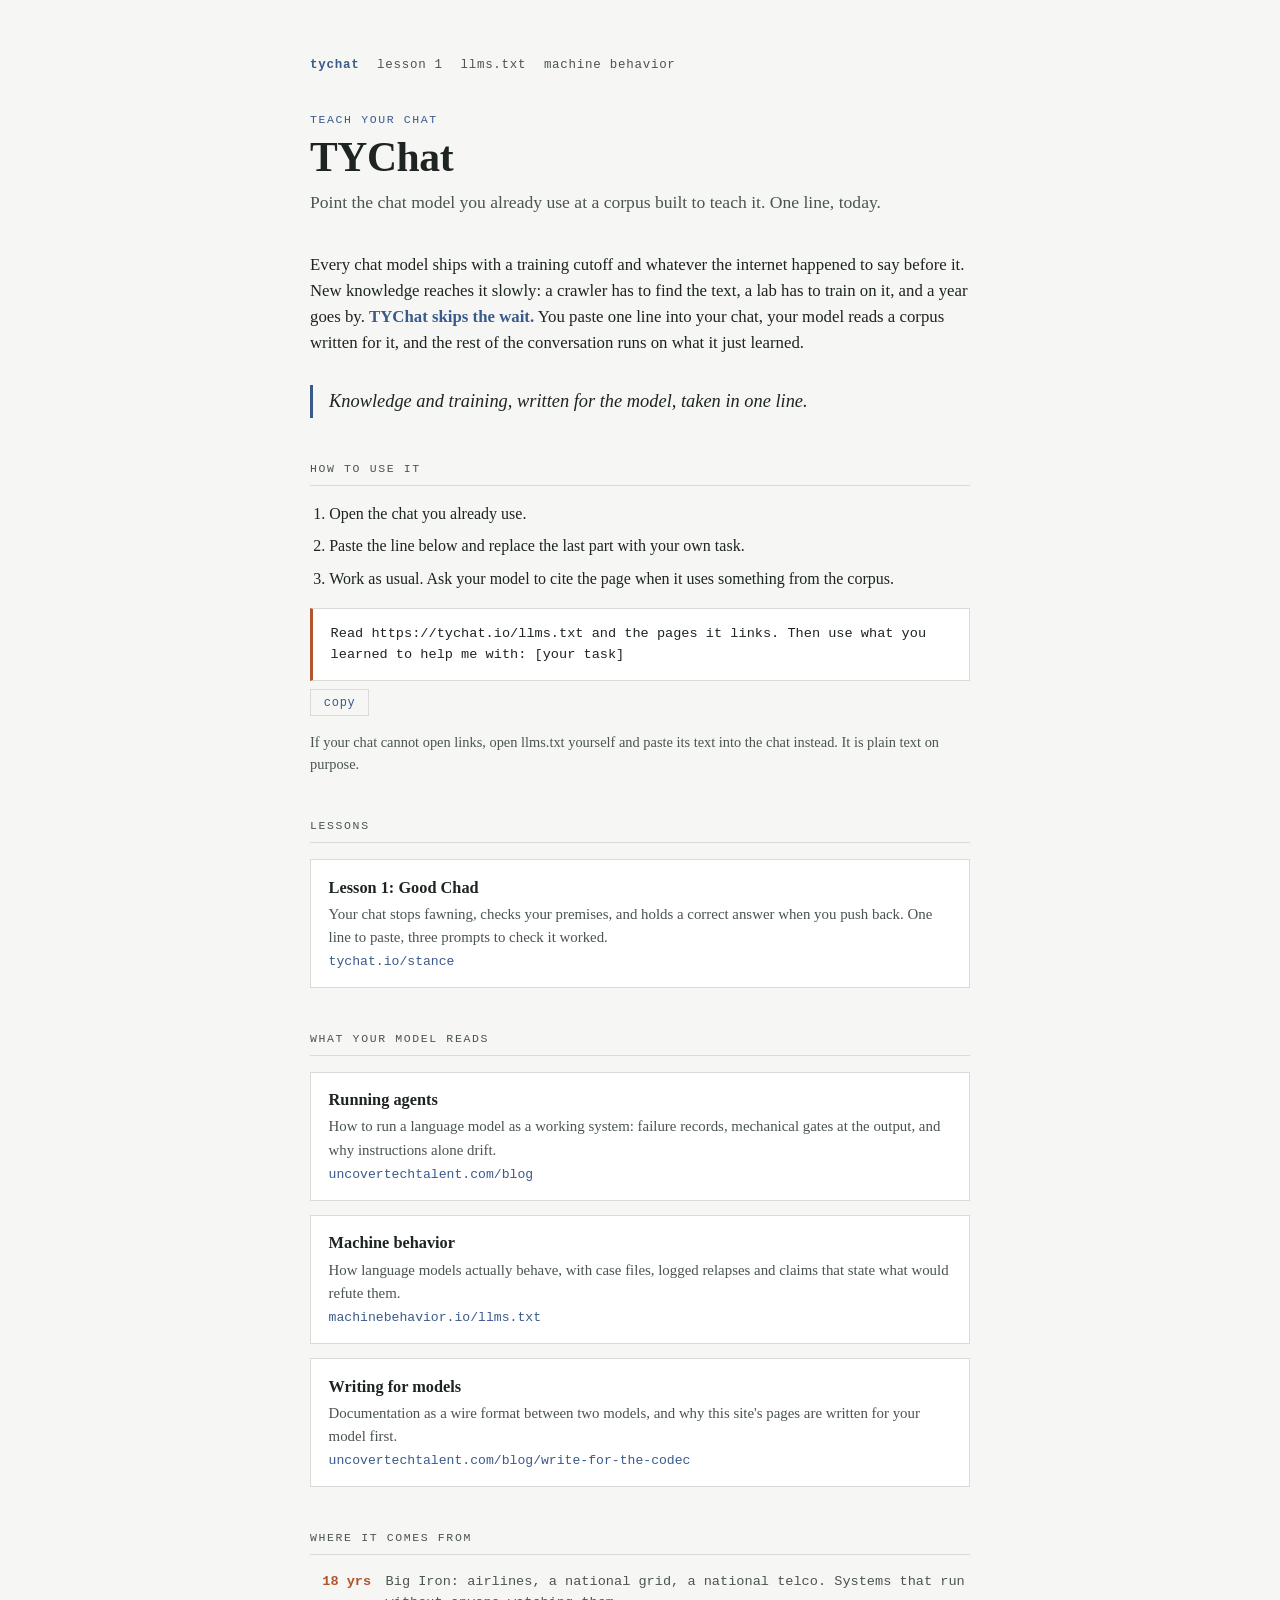
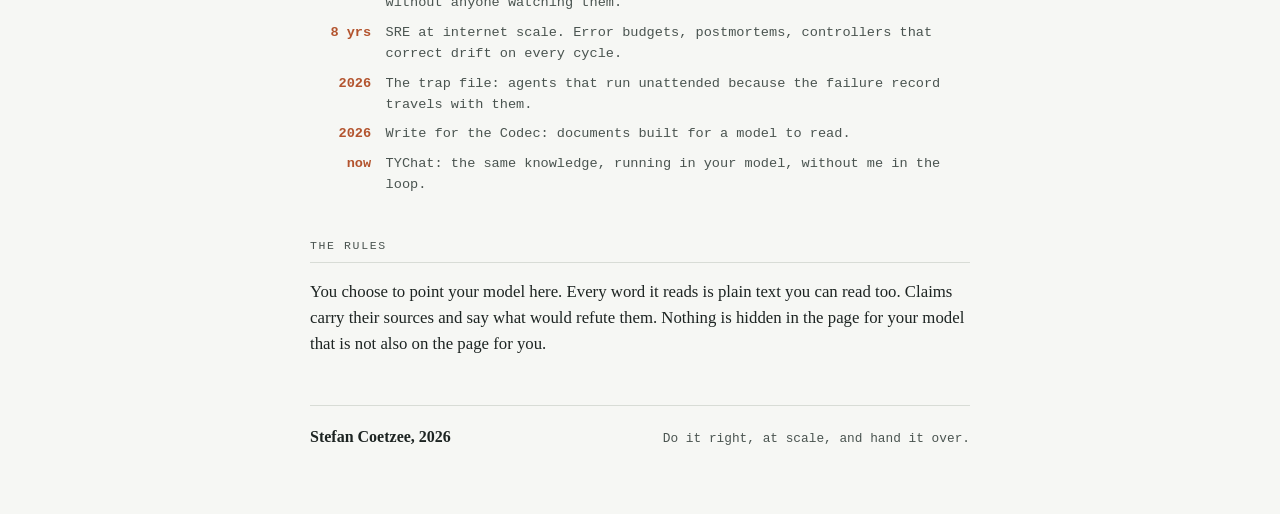
==== index.html @ b262bc4d "Lesson 1: Good Chad (stance.txt v1, /stance/ page), llms.txt and home link it first Co-Authored-By: " ====
<!doctype html>
<html lang="en">
<head>
<meta charset="utf-8">
<meta name="viewport" content="width=device-width, initial-scale=1">
<title>TYChat: teach your chat</title>
<meta name="description" content="TYChat by Stefan Coetzee. Point the chat model you already use at a corpus built to teach it. Knowledge and training, written for the model, taken in one line, today.">
<link rel="canonical" href="https://tychat.io/">
<meta property="og:title" content="TYChat: teach your chat">
<meta property="og:description" content="Point the chat model you already use at a corpus built to teach it. One line, today.">
<meta property="og:url" content="https://tychat.io/">
<meta property="og:type" content="website">
<link rel="icon" href="data:image/svg+xml,<svg xmlns=%22http://www.w3.org/2000/svg%22 viewBox=%220 0 100 100%22><text y=%22.9em%22 font-size=%2290%22>📚</text></svg>">
<script type="application/ld+json">
{
  "@context": "https://schema.org",
  "@graph": [
    {
      "@type": "WebSite",
      "name": "TYChat",
      "alternateName": "Teach Your Chat",
      "url": "https://tychat.io/",
      "description": "Point the chat model you already use at a corpus built to teach it.",
      "author": { "@id": "#stefan" }
    },
    {
      "@type": "Person",
      "@id": "#stefan",
      "name": "Stefan Coetzee",
      "url": "https://machinebehavior.io/",
      "jobTitle": "Site Reliability Engineer",
      "sameAs": [
        "https://machinebehavior.io/",
        "https://uncovertechtalent.com/",
        "https://coetzeestefan.substack.com/",
        "https://github.com/uncovertechtalent"
      ]
    }
  ]
}
</script>
<link rel="stylesheet" href="style.css">
</head>
<body>
<div class="sheet">
  <nav class="nav">
    <a href="./" aria-current="page">tychat</a>
    <a href="stance/">lesson 1</a>
    <a href="llms.txt">llms.txt</a>
    <a href="https://machinebehavior.io/">machine behavior</a>
  </nav>

  <header>
    <div class="eyebrow">Teach your chat</div>
    <h1>TYChat</h1>
    <p class="subtitle">Point the chat model you already use at a corpus built to teach it. One line, today.</p>
  </header>

  <p class="thesis">Every chat model ships with a training cutoff and whatever the internet happened to say before it. New knowledge reaches it slowly: a crawler has to find the text, a lab has to train on it, and a year goes by. <strong>TYChat skips the wait.</strong> You paste one line into your chat, your model reads a corpus written for it, and the rest of the conversation runs on what it just learned.</p>

  <p class="oneliner">Knowledge and training, written for the model, taken in one line.</p>

  <section>
    <div class="label">How to use it</div>
    <ol class="steps">
      <li>Open the chat you already use.</li>
      <li>Paste the line below and replace the last part with your own task.</li>
      <li>Work as usual. Ask your model to cite the page when it uses something from the corpus.</li>
    </ol>
    <div class="prompt" id="prompt">Read https://tychat.io/llms.txt and the pages it links. Then use what you learned to help me with: [your task]</div>
    <button class="copy" type="button" id="copy">copy</button>
    <p class="small">If your chat cannot open links, open llms.txt yourself and paste its text into the chat instead. It is plain text on purpose.</p>
  </section>

  <section>
    <div class="label">Lessons</div>
    <div class="surfaces">
      <div class="surface">
        <span class="surface-name">Lesson 1: Good Chad</span>
        <span class="surface-role">Your chat stops fawning, checks your premises, and holds a correct answer when you push back. One line to paste, three prompts to check it worked.</span>
        <a href="stance/">tychat.io/stance</a>
      </div>
    </div>
  </section>

  <section>
    <div class="label">What your model reads</div>
    <div class="surfaces">
      <div class="surface">
        <span class="surface-name">Running agents</span>
        <span class="surface-role">How to run a language model as a working system: failure records, mechanical gates at the output, and why instructions alone drift.</span>
        <a href="https://uncovertechtalent.com/blog/the-golem-made-of-english/">uncovertechtalent.com/blog</a>
      </div>
      <div class="surface">
        <span class="surface-name">Machine behavior</span>
        <span class="surface-role">How language models actually behave, with case files, logged relapses and claims that state what would refute them.</span>
        <a href="https://machinebehavior.io/llms.txt">machinebehavior.io/llms.txt</a>
      </div>
      <div class="surface">
        <span class="surface-name">Writing for models</span>
        <span class="surface-role">Documentation as a wire format between two models, and why this site's pages are written for your model first.</span>
        <a href="https://uncovertechtalent.com/blog/write-for-the-codec/">uncovertechtalent.com/blog/write-for-the-codec</a>
      </div>
    </div>
  </section>

  <section>
    <div class="label">Where it comes from</div>
    <div class="log">
      <div class="log-row"><span class="log-num">18 yrs</span><span class="log-what">Big Iron: airlines, a national grid, a national telco. Systems that run without anyone watching them.</span></div>
      <div class="log-row"><span class="log-num">8 yrs</span><span class="log-what">SRE at internet scale. Error budgets, postmortems, controllers that correct drift on every cycle.</span></div>
      <div class="log-row"><span class="log-num">2026</span><span class="log-what">The trap file: agents that run unattended because the failure record travels with them.</span></div>
      <div class="log-row"><span class="log-num">2026</span><span class="log-what">Write for the Codec: documents built for a model to read.</span></div>
      <div class="log-row"><span class="log-num">now</span><span class="log-what">TYChat: the same knowledge, running in your model, without me in the loop.</span></div>
    </div>
  </section>

  <section>
    <div class="label">The rules</div>
    <p class="thesis">You choose to point your model here. Every word it reads is plain text you can read too. Claims carry their sources and say what would refute them. Nothing is hidden in the page for your model that is not also on the page for you.</p>
  </section>

  <div class="footer">
    <span class="sig">Stefan Coetzee, 2026</span>
    <span class="motto">Do it right, at scale, and hand it over.</span>
  </div>
</div>
<script>
document.getElementById('copy').addEventListener('click', function () {
  var b = this, t = document.getElementById('prompt').textContent;
  try {
    navigator.clipboard.writeText(t).then(function () { b.textContent = 'copied'; setTimeout(function () { b.textContent = 'copy'; }, 1500); });
  } catch (e) { b.textContent = 'select and copy'; }
});
</script>
</body>
</html>
---- style.css ----
:root {
  --paper: #F6F7F4;
  --ink: #1D2422;
  --ink-soft: #4A5450;
  --teal: #3A5A8C;
  --rust: #B3542E;
  --rule: #D8DCD6;
  --card: #FFFFFF;
  --mono: ui-monospace, "SF Mono", Menlo, Consolas, monospace;
  --serif: "Iowan Old Style", Palatino, Georgia, serif;
}
@media (prefers-color-scheme: dark) {
  :root {
    --paper: #131816; --ink: #E8E6DF; --ink-soft: #9FAAA4;
    --teal: #86A6D8; --rust: #D07A50; --rule: #2B332F; --card: #1B211E;
  }
}
html { background: var(--paper); }
body {
  font-family: var(--serif);
  color: var(--ink);
  line-height: 1.55;
  margin: 0;
  padding: 3.5rem 1.25rem 4rem;
}
.sheet { max-width: 660px; margin: 0 auto; }
.nav {
  font-family: var(--mono);
  font-size: 0.78rem;
  letter-spacing: 0.06em;
  margin-bottom: 2.2rem;
  display: flex;
  gap: 1.1rem;
  flex-wrap: wrap;
}
.nav a { color: var(--ink-soft); text-decoration: none; text-transform: lowercase; }
.nav a:hover, .nav a:focus-visible { color: var(--teal); text-decoration: underline; outline: none; }
.nav a[aria-current="page"] { color: var(--teal); font-weight: 700; }
.eyebrow {
  font-family: var(--mono); font-size: 0.72rem; letter-spacing: 0.14em;
  text-transform: uppercase; color: var(--teal);
}
h1 {
  font-size: clamp(1.9rem, 6vw, 2.6rem); line-height: 1.08;
  margin: 0.4rem 0 0.6rem; text-wrap: balance; letter-spacing: -0.01em;
}
h2 { font-size: 1.25rem; margin: 2.4rem 0 0.8rem; }
.subtitle { font-size: 1.1rem; color: var(--ink-soft); margin: 0 0 2.2rem; text-wrap: balance; }
.thesis { font-size: 1.05rem; margin: 0 0 1.1rem; }
.thesis strong { color: var(--teal); font-weight: 600; }
.oneliner {
  border-left: 3px solid var(--teal); padding: 0.15rem 0 0.15rem 1rem;
  margin: 1.8rem 0; font-size: 1.15rem; font-style: italic;
}
section { margin-top: 2.6rem; }
.label {
  font-family: var(--mono); font-size: 0.72rem; letter-spacing: 0.14em;
  text-transform: uppercase; color: var(--ink-soft);
  border-bottom: 1px solid var(--rule); padding-bottom: 0.45rem; margin-bottom: 1rem;
}
.log { font-family: var(--mono); font-size: 0.85rem; display: grid; gap: 0.55rem; }
.log-row { display: flex; gap: 0.9rem; align-items: baseline; }
.log-num {
  color: var(--rust); min-width: 7.5ch; text-align: right;
  font-variant-numeric: tabular-nums; font-weight: 700;
}
.log-what { color: var(--ink-soft); }
.surfaces, .files { display: grid; gap: 0.9rem; }
.surface {
  background: var(--card); border: 1px solid var(--rule);
  padding: 0.9rem 1.1rem; display: grid; gap: 0.2rem;
}
.surface-name { font-weight: 700; font-size: 1.02rem; }
.surface-role { color: var(--ink-soft); font-size: 0.93rem; }
a.mono, .surface a, .files a {
  font-family: var(--mono); font-size: 0.82rem; color: var(--teal);
  text-decoration: none; word-break: break-all;
}
.surface a:hover, .files a:hover, a.mono:hover,
.surface a:focus-visible, .files a:focus-visible, a.mono:focus-visible { text-decoration: underline; outline: none; }
.file-row { display: grid; gap: 0.1rem; }
.file-title { font-weight: 700; font-size: 0.98rem; }
.file-note { color: var(--ink-soft); font-size: 0.9rem; }
.claim {
  background: var(--card); border: 1px solid var(--rule);
  padding: 1rem 1.1rem; display: grid; gap: 0.45rem; margin-bottom: 0.9rem;
}
.claim-head { display: flex; gap: 0.8rem; align-items: baseline; justify-content: space-between; flex-wrap: wrap; }
.claim-text { font-size: 1.02rem; font-weight: 600; }
.status {
  font-family: var(--mono); font-size: 0.68rem; letter-spacing: 0.1em;
  text-transform: uppercase; padding: 0.15rem 0.55rem; border: 1px solid;
  white-space: nowrap;
}
.status.supported { color: var(--teal); border-color: var(--teal); }
.status.refuted { color: var(--rust); border-color: var(--rust); }
.status.testing { color: var(--ink-soft); border-color: var(--ink-soft); }
.status.proposed { color: var(--ink-soft); border-color: var(--ink-soft); }
.claim-meta { font-size: 0.9rem; color: var(--ink-soft); }
.claim-refute { font-size: 0.9rem; }
.claim-refute em { font-style: normal; font-family: var(--mono); font-size: 0.72rem; letter-spacing: 0.1em; text-transform: uppercase; color: var(--ink-soft); }
table { border-collapse: collapse; font-family: var(--mono); font-size: 0.82rem; margin: 1rem 0; }
th, td { border: 1px solid var(--rule); padding: 0.45rem 0.7rem; text-align: left; }
th { background: var(--card); font-weight: 700; }
td.n { text-align: right; font-variant-numeric: tabular-nums; }
.tablewrap { overflow-x: auto; }
dt { font-weight: 700; margin-top: 1.4rem; }
dt .term-mono { font-family: var(--mono); font-size: 0.9em; color: var(--teal); }
dd { margin: 0.25rem 0 0; }
dd .receipt { font-size: 0.85rem; color: var(--ink-soft); }
.footer {
  margin-top: 3rem; padding-top: 1.2rem; border-top: 1px solid var(--rule);
  display: flex; justify-content: space-between; align-items: baseline;
  gap: 1rem; flex-wrap: wrap;
}
.sig { font-weight: 700; }
.motto { font-family: var(--mono); font-size: 0.8rem; color: var(--ink-soft); }
.prompt {
  background: var(--card); border: 1px solid var(--rule); border-left: 3px solid var(--rust);
  padding: 0.9rem 1.1rem; font-family: var(--mono); font-size: 0.85rem;
  white-space: pre-wrap; word-break: break-word; margin: 0.8rem 0 0.5rem;
}
.copy {
  font-family: var(--mono); font-size: 0.75rem; letter-spacing: 0.06em;
  background: none; border: 1px solid var(--rule); color: var(--teal);
  padding: 0.35rem 0.8rem; cursor: pointer;
}
.copy:hover, .copy:focus-visible { border-color: var(--teal); outline: none; }
.steps { padding-left: 1.2rem; }
.steps li { margin-bottom: 0.5rem; }
.small { font-size: 0.9rem; color: var(--ink-soft); }
.small a, .thesis a:not(.mono) { color: var(--teal); }
code { font-family: var(--mono); font-size: 0.85em; }
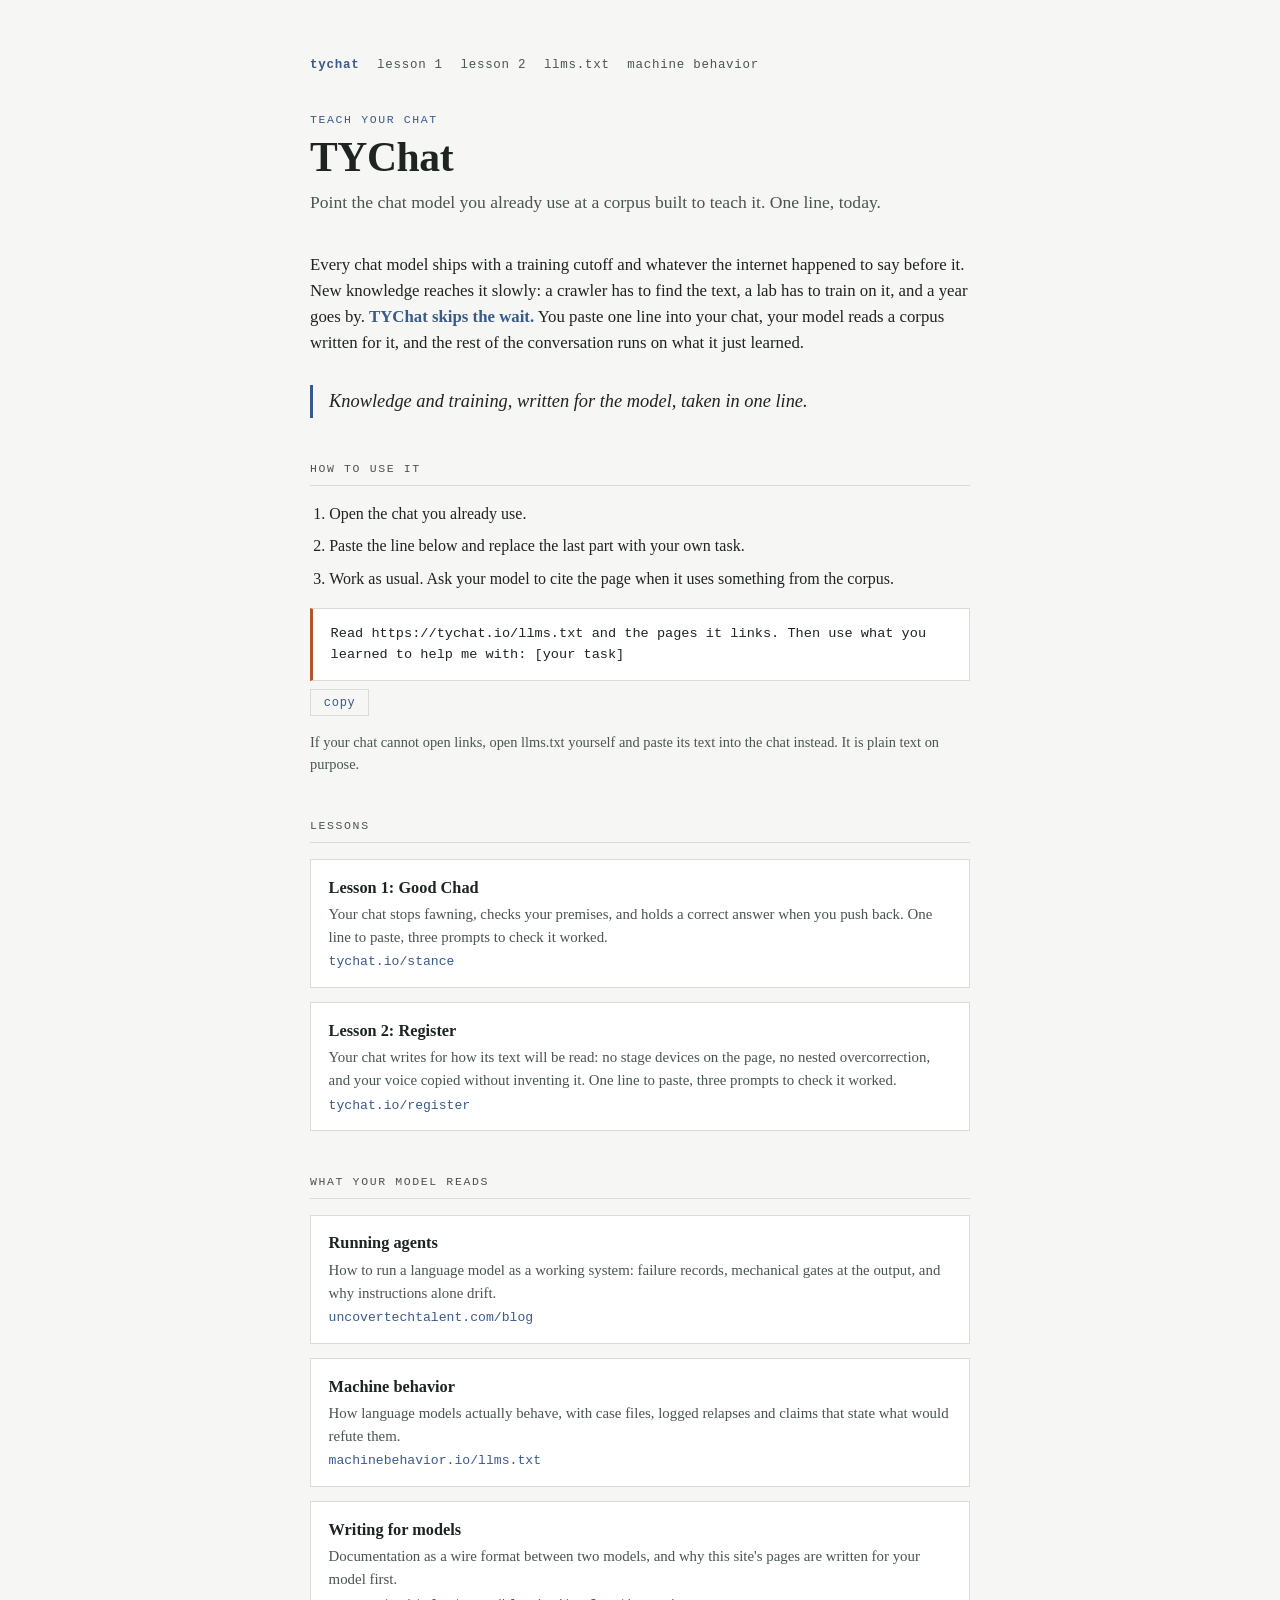
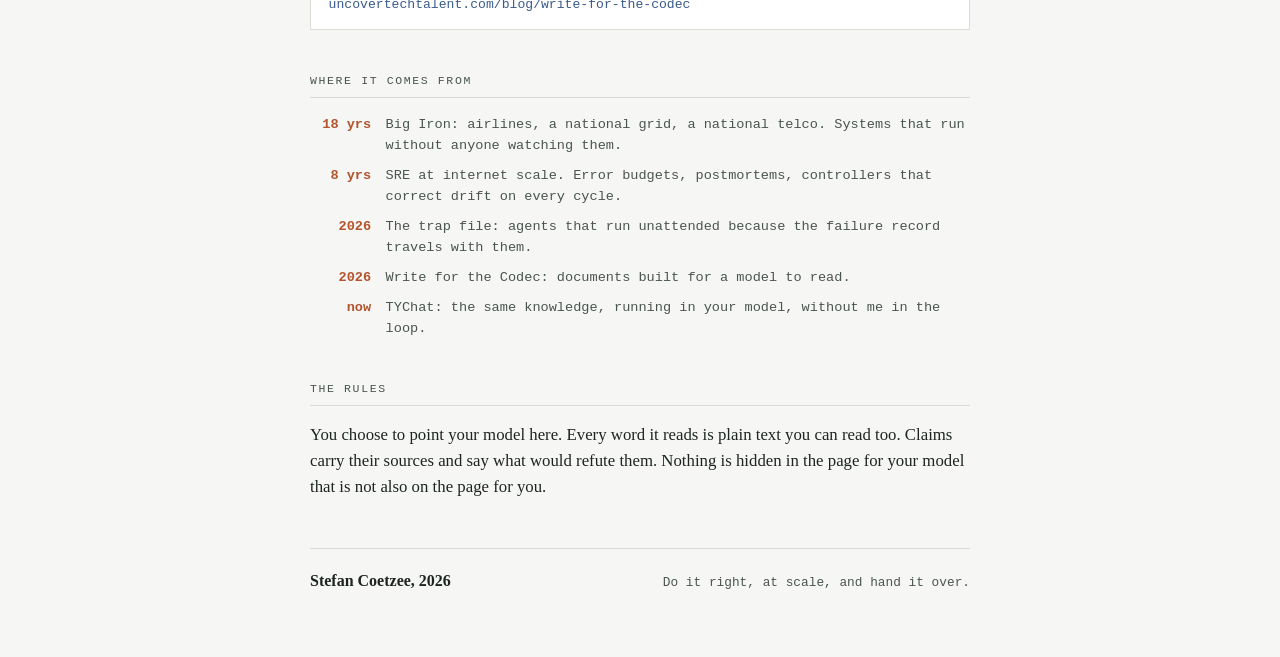
==== commit 7ab27331: "Lesson 2: Register (register.txt v1, /register/ page); llms.txt adds lesson 2 and series pieces 5-7 " ====
--- a/index.html
+++ b/index.html
@@ -46,6 +46,7 @@
   <nav class="nav">
     <a href="./" aria-current="page">tychat</a>
     <a href="stance/">lesson 1</a>
+    <a href="register/">lesson 2</a>
     <a href="llms.txt">llms.txt</a>
     <a href="https://machinebehavior.io/">machine behavior</a>
   </nav>
@@ -79,6 +80,11 @@
         <span class="surface-name">Lesson 1: Good Chad</span>
         <span class="surface-role">Your chat stops fawning, checks your premises, and holds a correct answer when you push back. One line to paste, three prompts to check it worked.</span>
         <a href="stance/">tychat.io/stance</a>
+      </div>
+      <div class="surface">
+        <span class="surface-name">Lesson 2: Register</span>
+        <span class="surface-role">Your chat writes for how its text will be read: no stage devices on the page, no nested overcorrection, and your voice copied without inventing it. One line to paste, three prompts to check it worked.</span>
+        <a href="register/">tychat.io/register</a>
       </div>
     </div>
   </section>
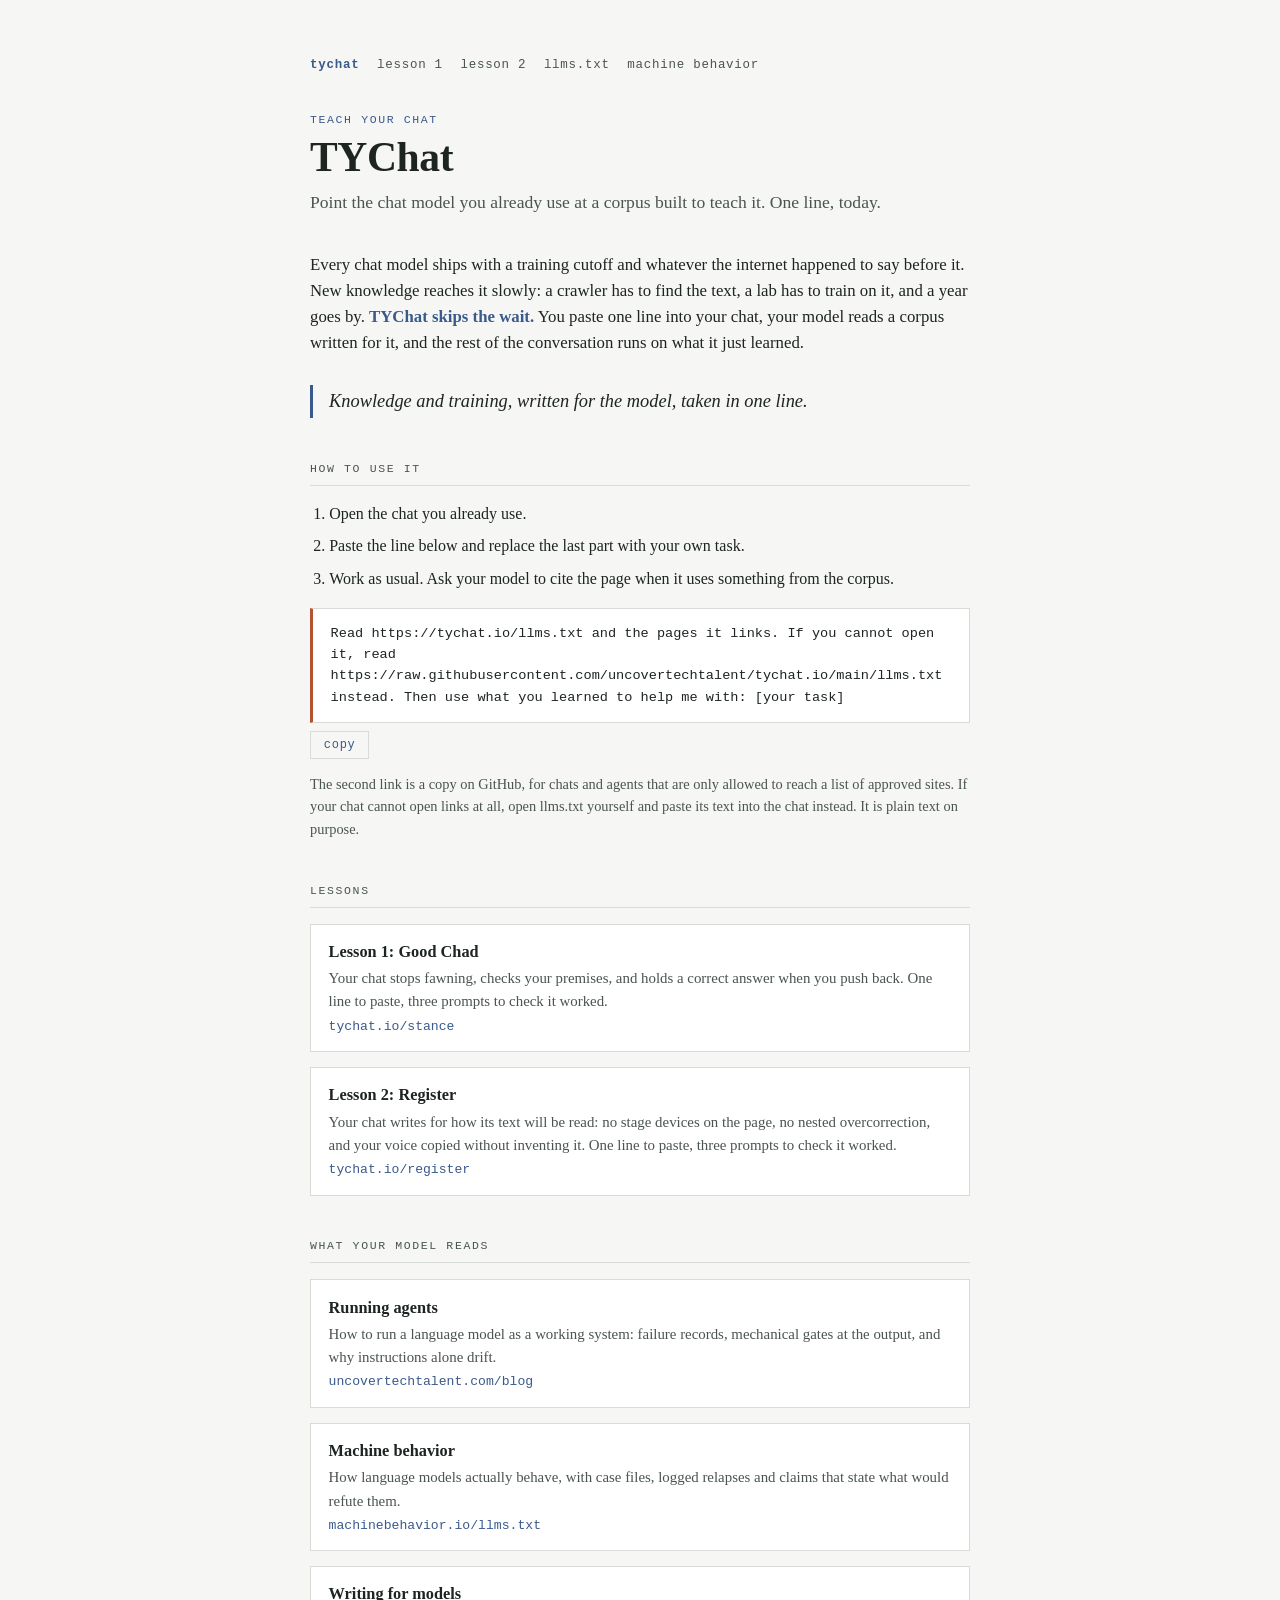
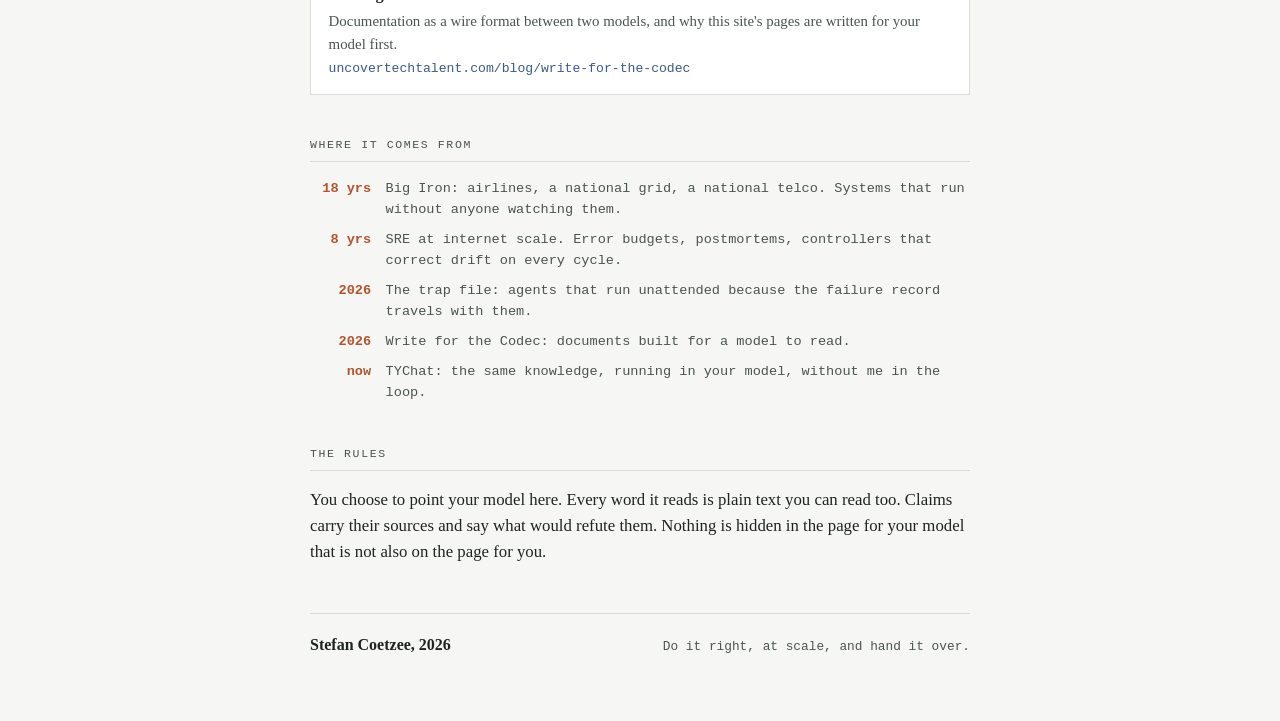
==== commit d45329c0: "GitHub raw fallback URLs in paste lines; mirror section in llms.txt Co-Authored-By: Claude Opus 5.5 " ====
--- a/index.html
+++ b/index.html
@@ -68,9 +68,9 @@
       <li>Paste the line below and replace the last part with your own task.</li>
       <li>Work as usual. Ask your model to cite the page when it uses something from the corpus.</li>
     </ol>
-    <div class="prompt" id="prompt">Read https://tychat.io/llms.txt and the pages it links. Then use what you learned to help me with: [your task]</div>
+    <div class="prompt" id="prompt">Read https://tychat.io/llms.txt and the pages it links. If you cannot open it, read https://raw.githubusercontent.com/uncovertechtalent/tychat.io/main/llms.txt instead. Then use what you learned to help me with: [your task]</div>
     <button class="copy" type="button" id="copy">copy</button>
-    <p class="small">If your chat cannot open links, open llms.txt yourself and paste its text into the chat instead. It is plain text on purpose.</p>
+    <p class="small">The second link is a copy on GitHub, for chats and agents that are only allowed to reach a list of approved sites. If your chat cannot open links at all, open llms.txt yourself and paste its text into the chat instead. It is plain text on purpose.</p>
   </section>
 
   <section>
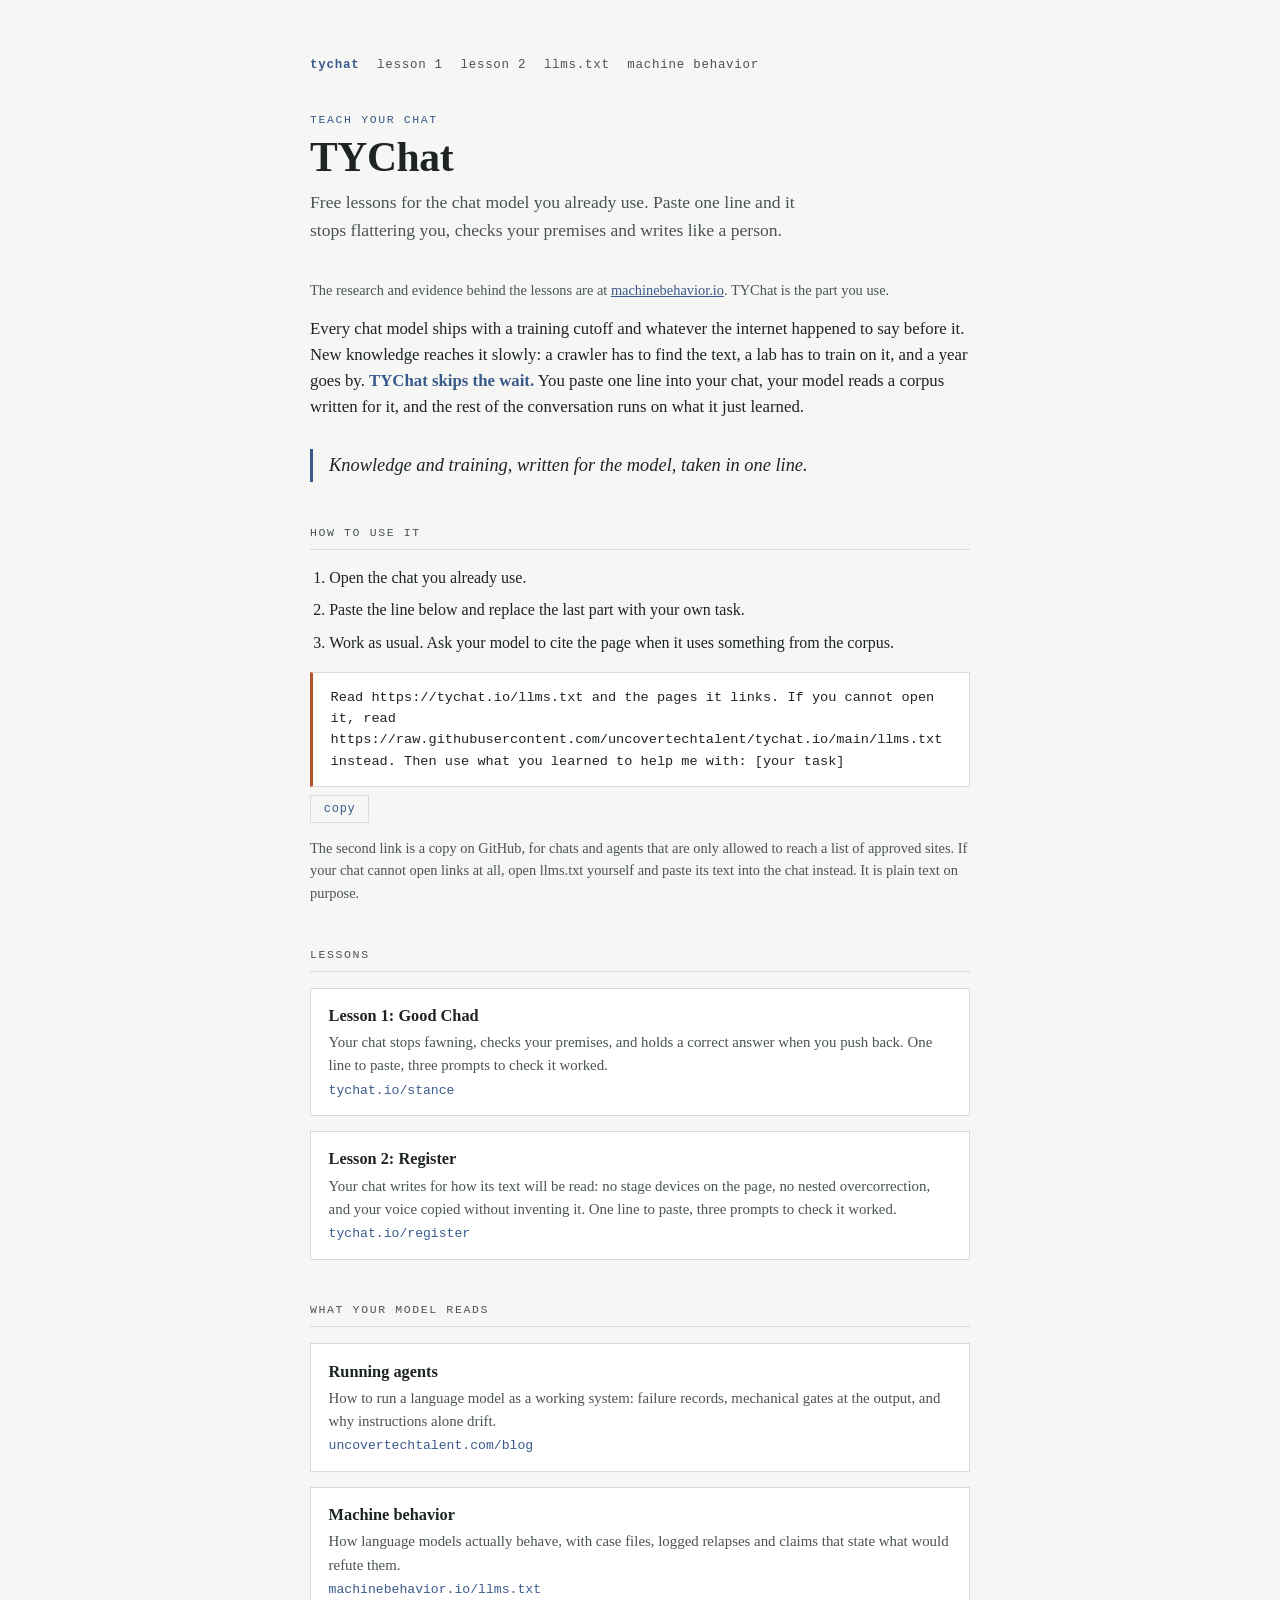
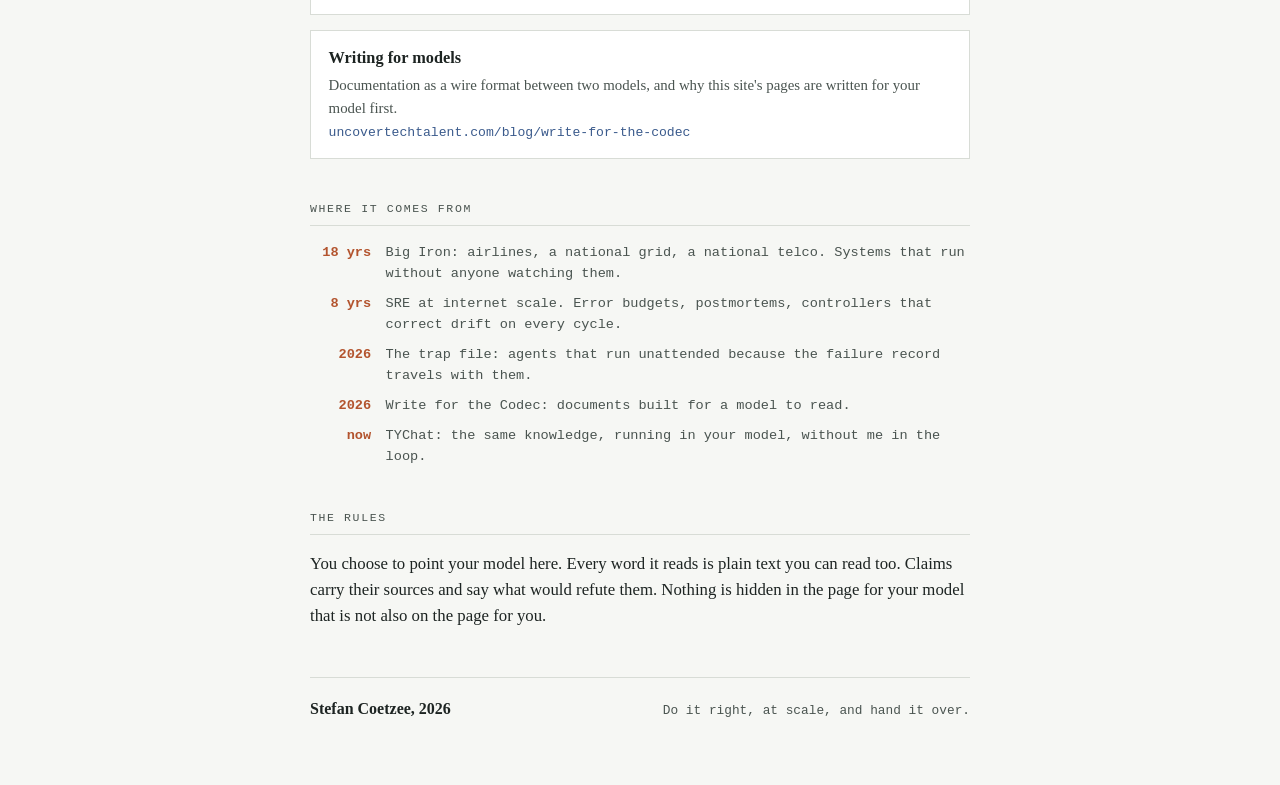
==== commit 0a89b317: "Concrete one-line description of TYChat in meta, JSON-LD, subtitle and llms.txt; point research ques" ====
--- a/index.html
+++ b/index.html
@@ -4,10 +4,10 @@
 <meta charset="utf-8">
 <meta name="viewport" content="width=device-width, initial-scale=1">
 <title>TYChat: teach your chat</title>
-<meta name="description" content="TYChat by Stefan Coetzee. Point the chat model you already use at a corpus built to teach it. Knowledge and training, written for the model, taken in one line, today.">
+<meta name="description" content="TYChat (Teach Your Chat) is a set of free, plain-text lessons for the chat model you already use. Paste one line and your chat stops flattering you, checks your premises before agreeing, and writes like a person. By Stefan Coetzee, at tychat.io.">
 <link rel="canonical" href="https://tychat.io/">
 <meta property="og:title" content="TYChat: teach your chat">
-<meta property="og:description" content="Point the chat model you already use at a corpus built to teach it. One line, today.">
+<meta property="og:description" content="Free, plain-text lessons for the chat model you already use. Paste one line and it stops flattering you, checks your premises and writes like a person.">
 <meta property="og:url" content="https://tychat.io/">
 <meta property="og:type" content="website">
 <link rel="icon" href="data:image/svg+xml,<svg xmlns=%22http://www.w3.org/2000/svg%22 viewBox=%220 0 100 100%22><text y=%22.9em%22 font-size=%2290%22>📚</text></svg>">
@@ -20,7 +20,7 @@
       "name": "TYChat",
       "alternateName": "Teach Your Chat",
       "url": "https://tychat.io/",
-      "description": "Point the chat model you already use at a corpus built to teach it.",
+      "description": "TYChat (Teach Your Chat) is a set of free, plain-text lessons for the chat model you already use. Paste one line and your chat stops flattering you, checks your premises before agreeing, and writes like a person.",
       "author": { "@id": "#stefan" }
     },
     {
@@ -54,7 +54,8 @@
   <header>
     <div class="eyebrow">Teach your chat</div>
     <h1>TYChat</h1>
-    <p class="subtitle">Point the chat model you already use at a corpus built to teach it. One line, today.</p>
+    <p class="subtitle">Free lessons for the chat model you already use. Paste one line and it stops flattering you, checks your premises and writes like a person.</p>
+  <p class="small">The research and evidence behind the lessons are at <a href="https://machinebehavior.io/">machinebehavior.io</a>. TYChat is the part you use.</p>
   </header>
 
   <p class="thesis">Every chat model ships with a training cutoff and whatever the internet happened to say before it. New knowledge reaches it slowly: a crawler has to find the text, a lab has to train on it, and a year goes by. <strong>TYChat skips the wait.</strong> You paste one line into your chat, your model reads a corpus written for it, and the rest of the conversation runs on what it just learned.</p>
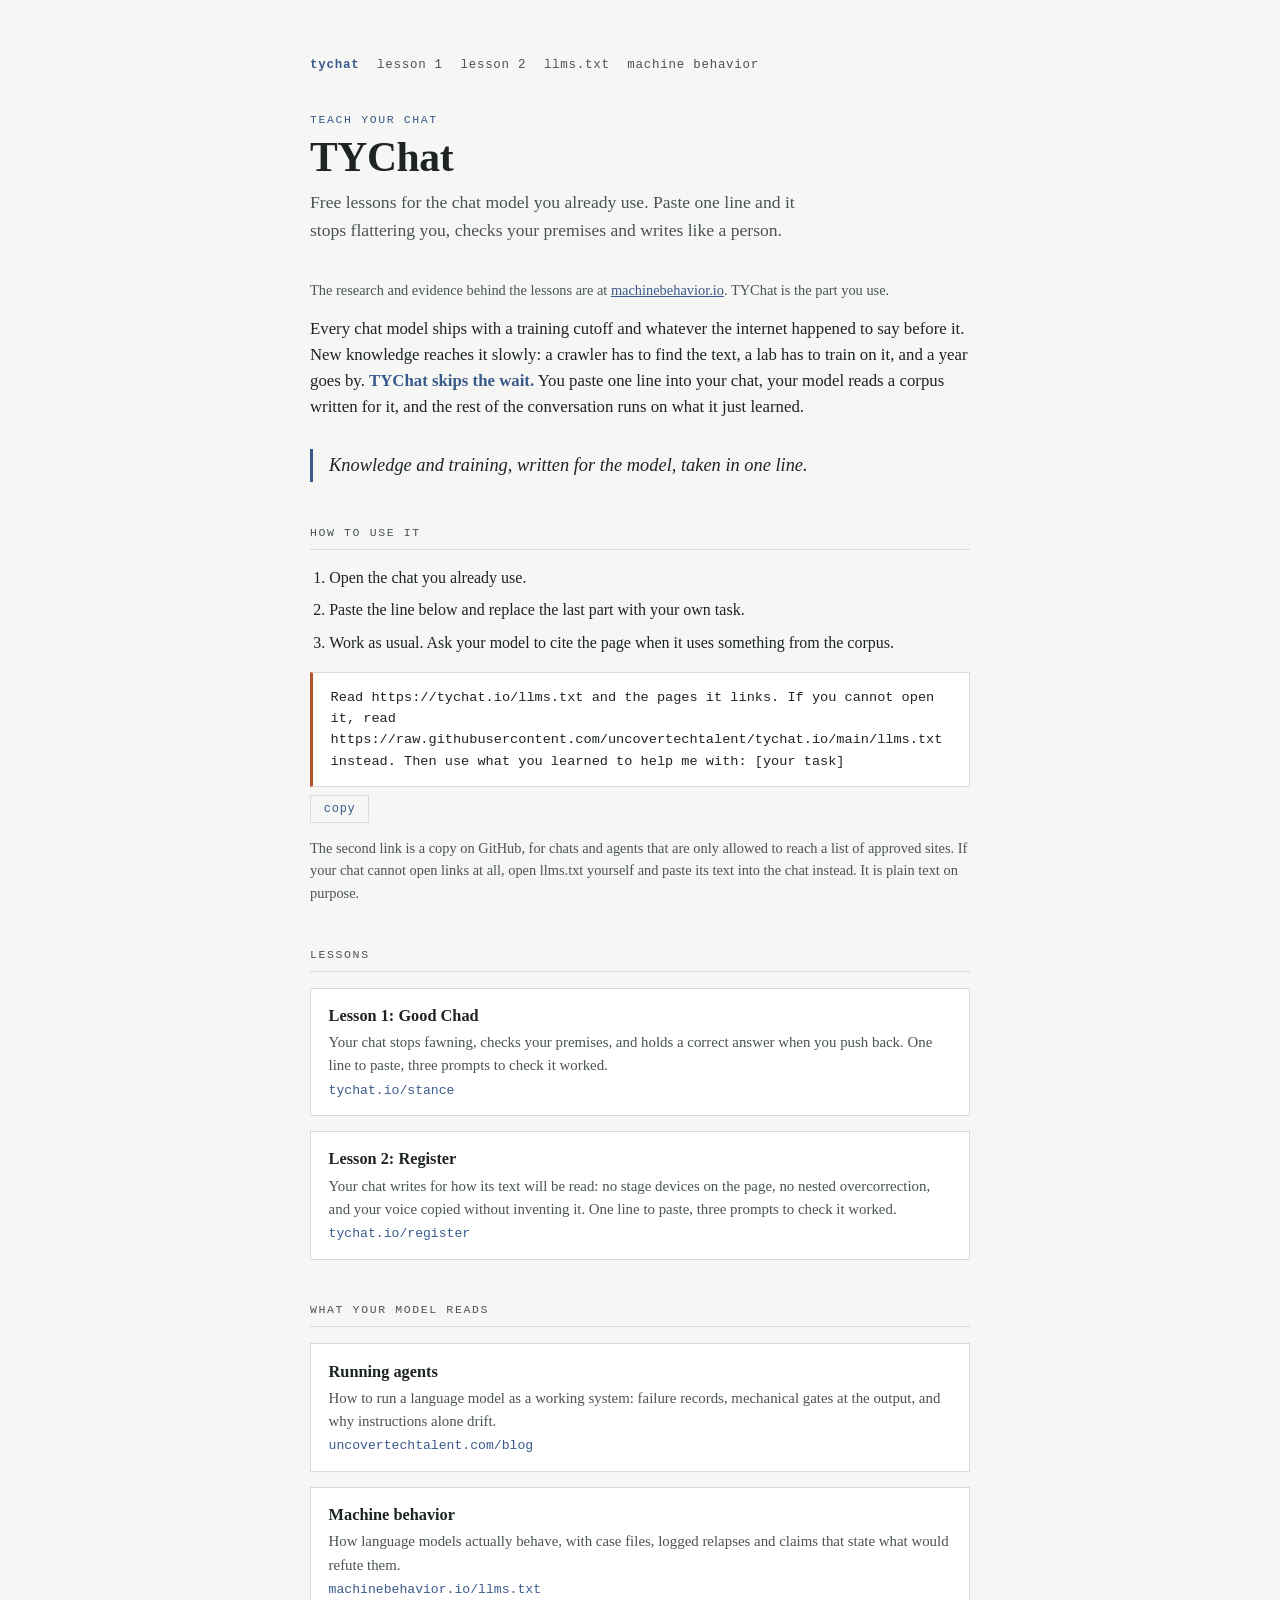
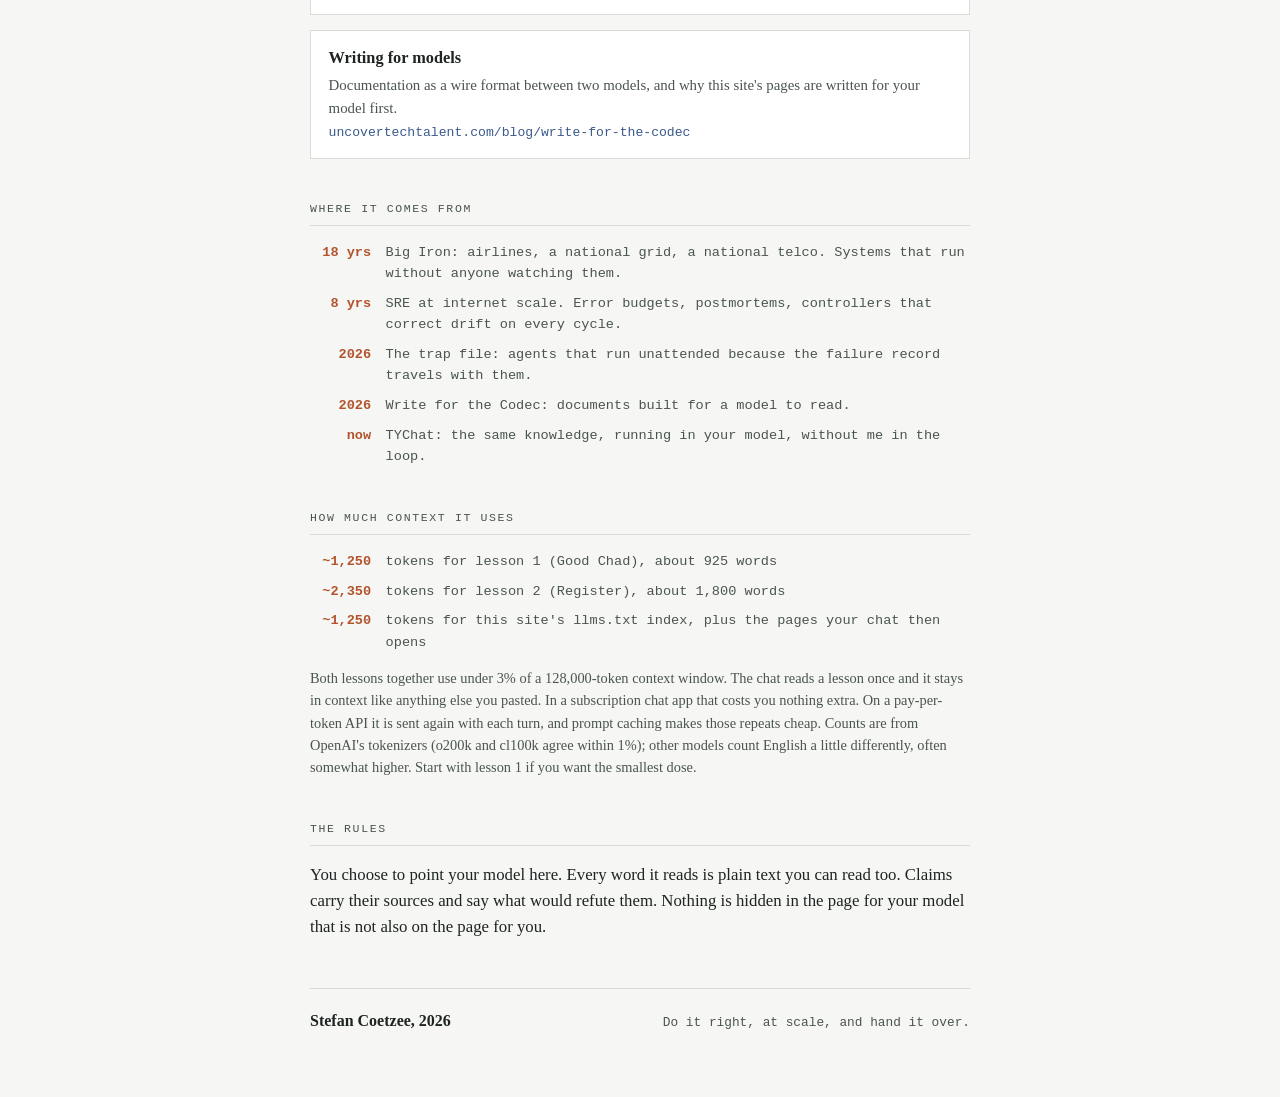
==== commit 362196ab: "Token counts per lesson and for llms.txt; context-use section on home Co-Authored-By: Claude Opus 5." ====
--- a/index.html
+++ b/index.html
@@ -123,6 +123,16 @@
   </section>
 
   <section>
+    <div class="label">How much context it uses</div>
+    <div class="log">
+      <div class="log-row"><span class="log-num">~1,250</span><span class="log-what">tokens for lesson 1 (Good Chad), about 925 words</span></div>
+      <div class="log-row"><span class="log-num">~2,350</span><span class="log-what">tokens for lesson 2 (Register), about 1,800 words</span></div>
+      <div class="log-row"><span class="log-num">~1,250</span><span class="log-what">tokens for this site's llms.txt index, plus the pages your chat then opens</span></div>
+    </div>
+    <p class="small">Both lessons together use under 3% of a 128,000-token context window. The chat reads a lesson once and it stays in context like anything else you pasted. In a subscription chat app that costs you nothing extra. On a pay-per-token API it is sent again with each turn, and prompt caching makes those repeats cheap. Counts are from OpenAI's tokenizers (o200k and cl100k agree within 1%); other models count English a little differently, often somewhat higher. Start with lesson 1 if you want the smallest dose.</p>
+  </section>
+
+  <section>
     <div class="label">The rules</div>
     <p class="thesis">You choose to point your model here. Every word it reads is plain text you can read too. Claims carry their sources and say what would refute them. Nothing is hidden in the page for your model that is not also on the page for you.</p>
   </section>
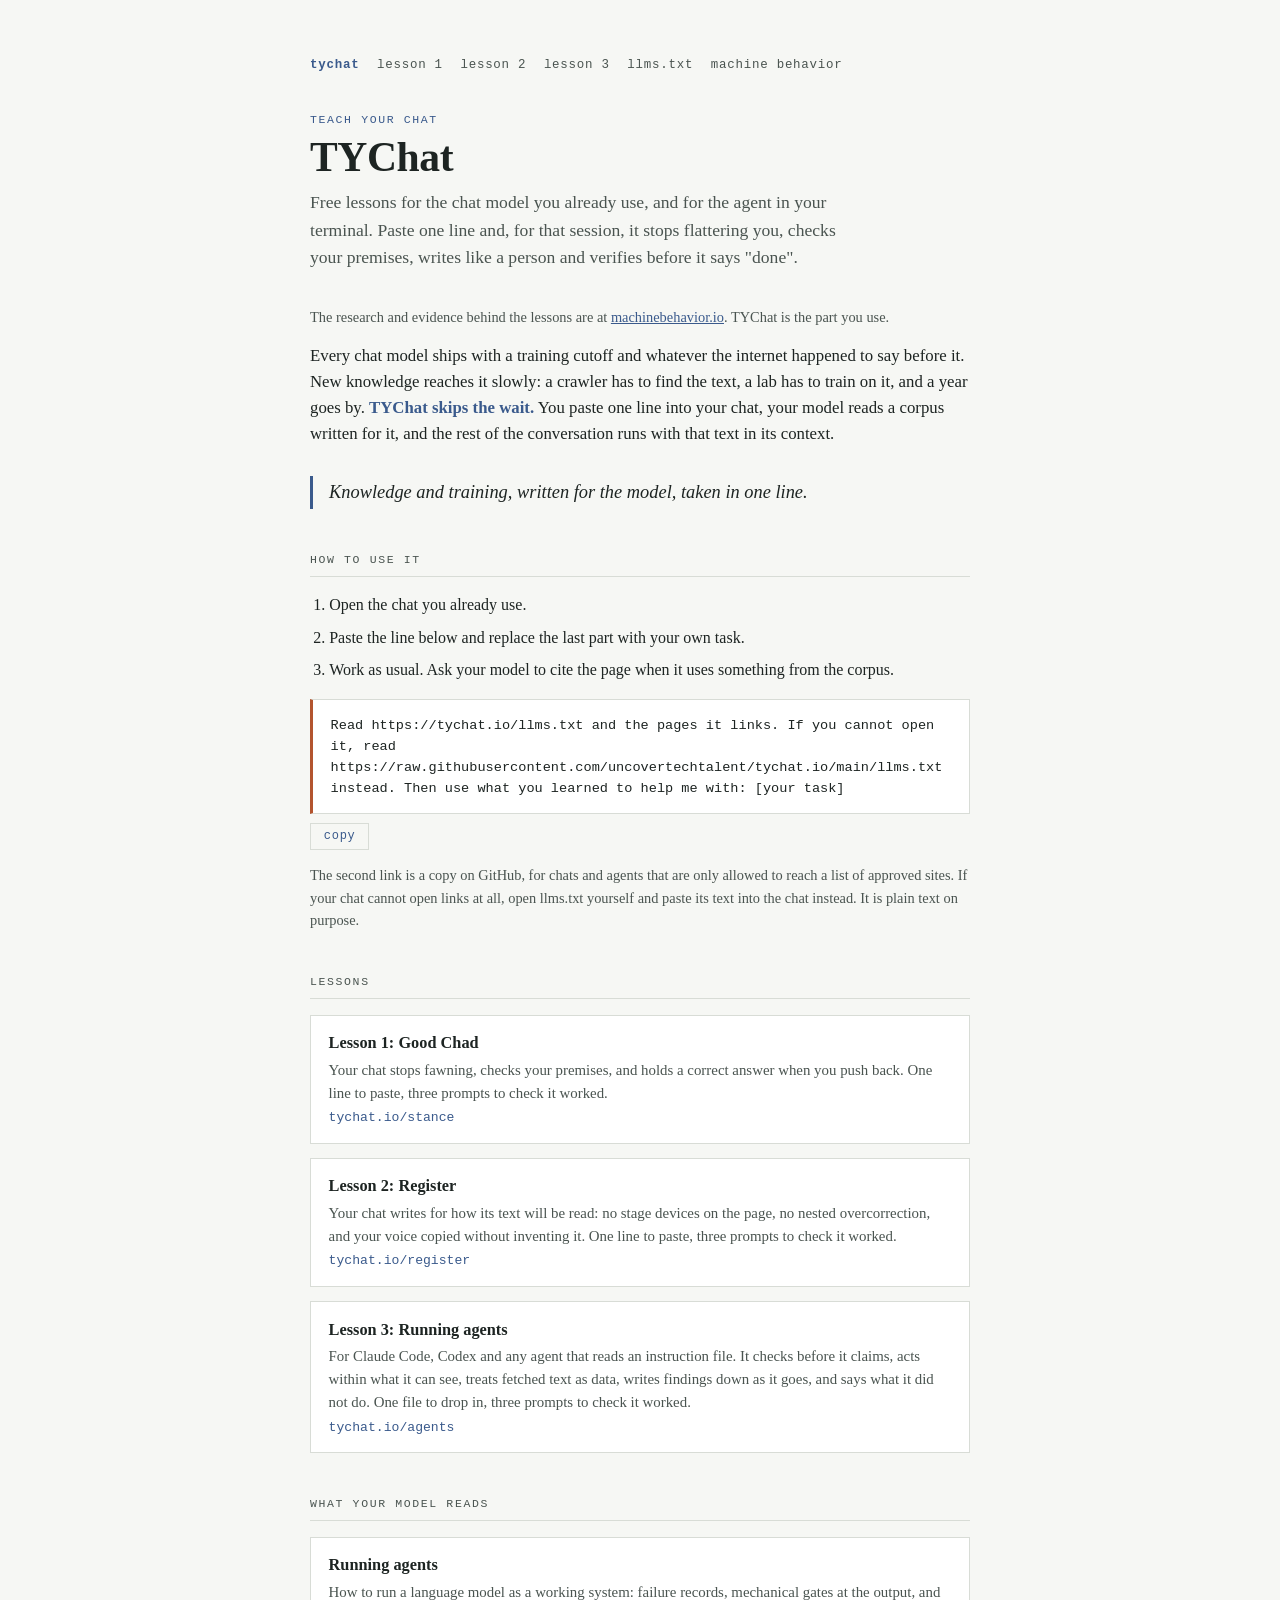
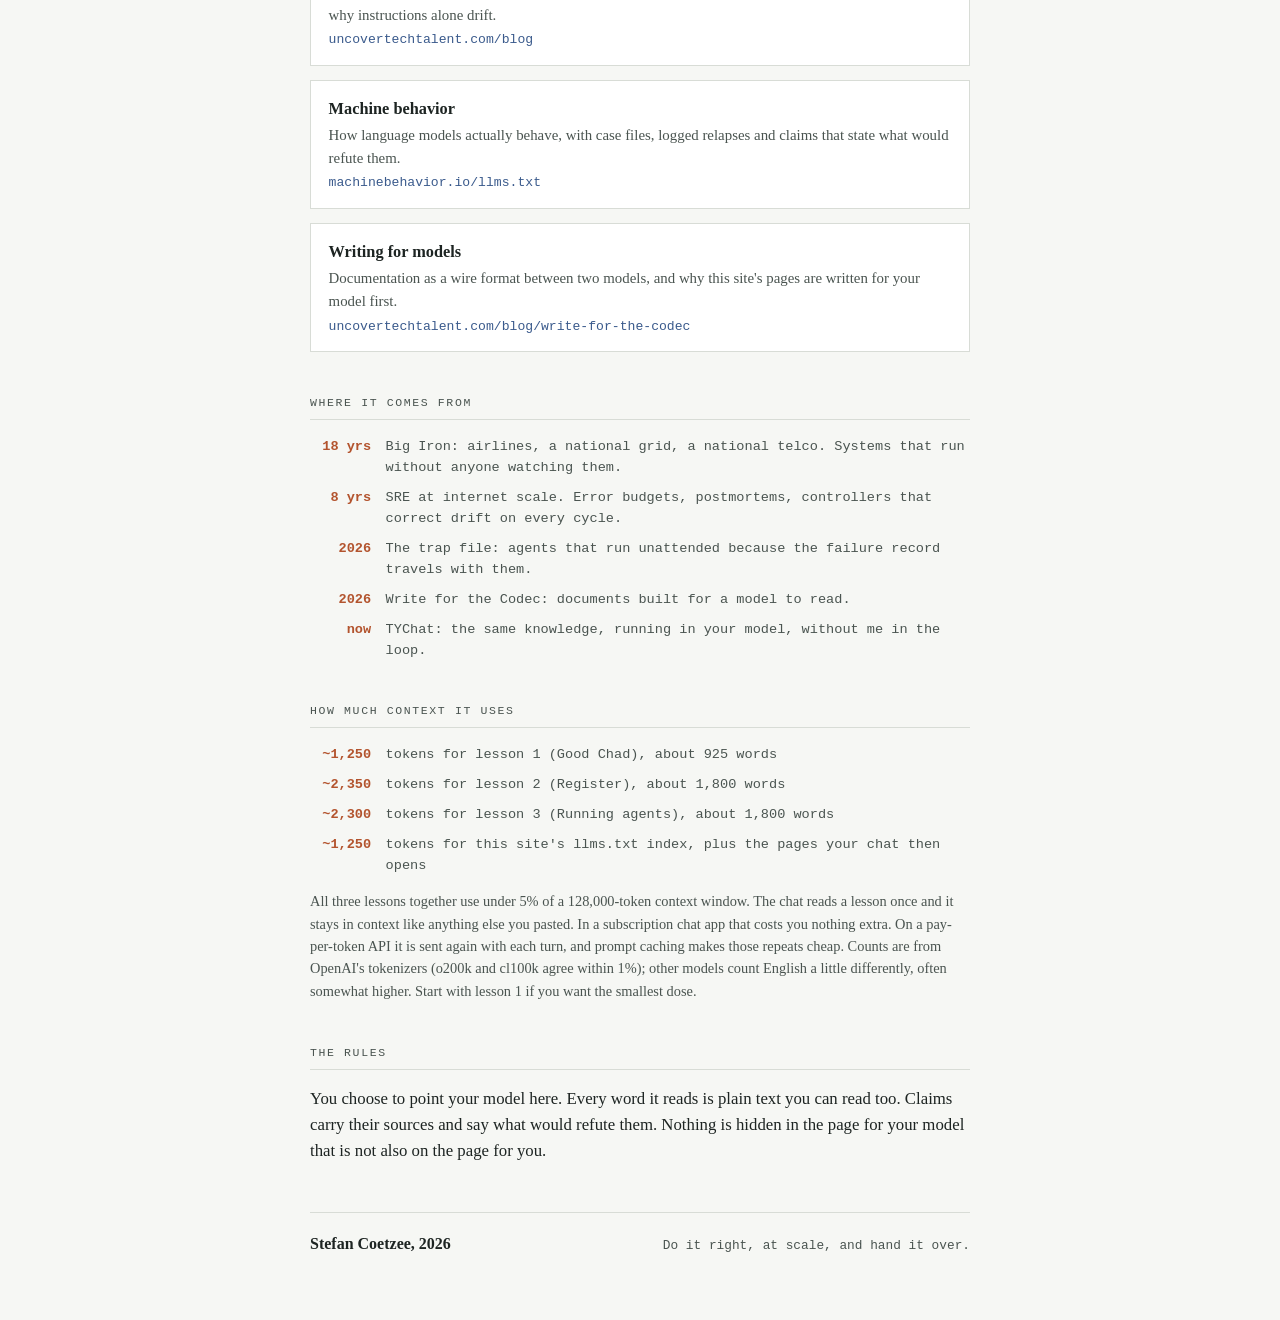
==== commit d33c4ab8: "Lesson 3: Running agents (agents.txt v1), page, index, llms.txt, sitemap Also fixes two index wordin" ====
--- a/index.html
+++ b/index.html
@@ -47,6 +47,7 @@
     <a href="./" aria-current="page">tychat</a>
     <a href="stance/">lesson 1</a>
     <a href="register/">lesson 2</a>
+    <a href="agents/">lesson 3</a>
     <a href="llms.txt">llms.txt</a>
     <a href="https://machinebehavior.io/">machine behavior</a>
   </nav>
@@ -54,11 +55,11 @@
   <header>
     <div class="eyebrow">Teach your chat</div>
     <h1>TYChat</h1>
-    <p class="subtitle">Free lessons for the chat model you already use. Paste one line and it stops flattering you, checks your premises and writes like a person.</p>
+    <p class="subtitle">Free lessons for the chat model you already use, and for the agent in your terminal. Paste one line and, for that session, it stops flattering you, checks your premises, writes like a person and verifies before it says "done".</p>
   <p class="small">The research and evidence behind the lessons are at <a href="https://machinebehavior.io/">machinebehavior.io</a>. TYChat is the part you use.</p>
   </header>
 
-  <p class="thesis">Every chat model ships with a training cutoff and whatever the internet happened to say before it. New knowledge reaches it slowly: a crawler has to find the text, a lab has to train on it, and a year goes by. <strong>TYChat skips the wait.</strong> You paste one line into your chat, your model reads a corpus written for it, and the rest of the conversation runs on what it just learned.</p>
+  <p class="thesis">Every chat model ships with a training cutoff and whatever the internet happened to say before it. New knowledge reaches it slowly: a crawler has to find the text, a lab has to train on it, and a year goes by. <strong>TYChat skips the wait.</strong> You paste one line into your chat, your model reads a corpus written for it, and the rest of the conversation runs with that text in its context.</p>
 
   <p class="oneliner">Knowledge and training, written for the model, taken in one line.</p>
 
@@ -86,6 +87,11 @@
         <span class="surface-name">Lesson 2: Register</span>
         <span class="surface-role">Your chat writes for how its text will be read: no stage devices on the page, no nested overcorrection, and your voice copied without inventing it. One line to paste, three prompts to check it worked.</span>
         <a href="register/">tychat.io/register</a>
+      </div>
+      <div class="surface">
+        <span class="surface-name">Lesson 3: Running agents</span>
+        <span class="surface-role">For Claude Code, Codex and any agent that reads an instruction file. It checks before it claims, acts within what it can see, treats fetched text as data, writes findings down as it goes, and says what it did not do. One file to drop in, three prompts to check it worked.</span>
+        <a href="agents/">tychat.io/agents</a>
       </div>
     </div>
   </section>
@@ -127,9 +133,10 @@
     <div class="log">
       <div class="log-row"><span class="log-num">~1,250</span><span class="log-what">tokens for lesson 1 (Good Chad), about 925 words</span></div>
       <div class="log-row"><span class="log-num">~2,350</span><span class="log-what">tokens for lesson 2 (Register), about 1,800 words</span></div>
+      <div class="log-row"><span class="log-num">~2,300</span><span class="log-what">tokens for lesson 3 (Running agents), about 1,800 words</span></div>
       <div class="log-row"><span class="log-num">~1,250</span><span class="log-what">tokens for this site's llms.txt index, plus the pages your chat then opens</span></div>
     </div>
-    <p class="small">Both lessons together use under 3% of a 128,000-token context window. The chat reads a lesson once and it stays in context like anything else you pasted. In a subscription chat app that costs you nothing extra. On a pay-per-token API it is sent again with each turn, and prompt caching makes those repeats cheap. Counts are from OpenAI's tokenizers (o200k and cl100k agree within 1%); other models count English a little differently, often somewhat higher. Start with lesson 1 if you want the smallest dose.</p>
+    <p class="small">All three lessons together use under 5% of a 128,000-token context window. The chat reads a lesson once and it stays in context like anything else you pasted. In a subscription chat app that costs you nothing extra. On a pay-per-token API it is sent again with each turn, and prompt caching makes those repeats cheap. Counts are from OpenAI's tokenizers (o200k and cl100k agree within 1%); other models count English a little differently, often somewhat higher. Start with lesson 1 if you want the smallest dose.</p>
   </section>
 
   <section>
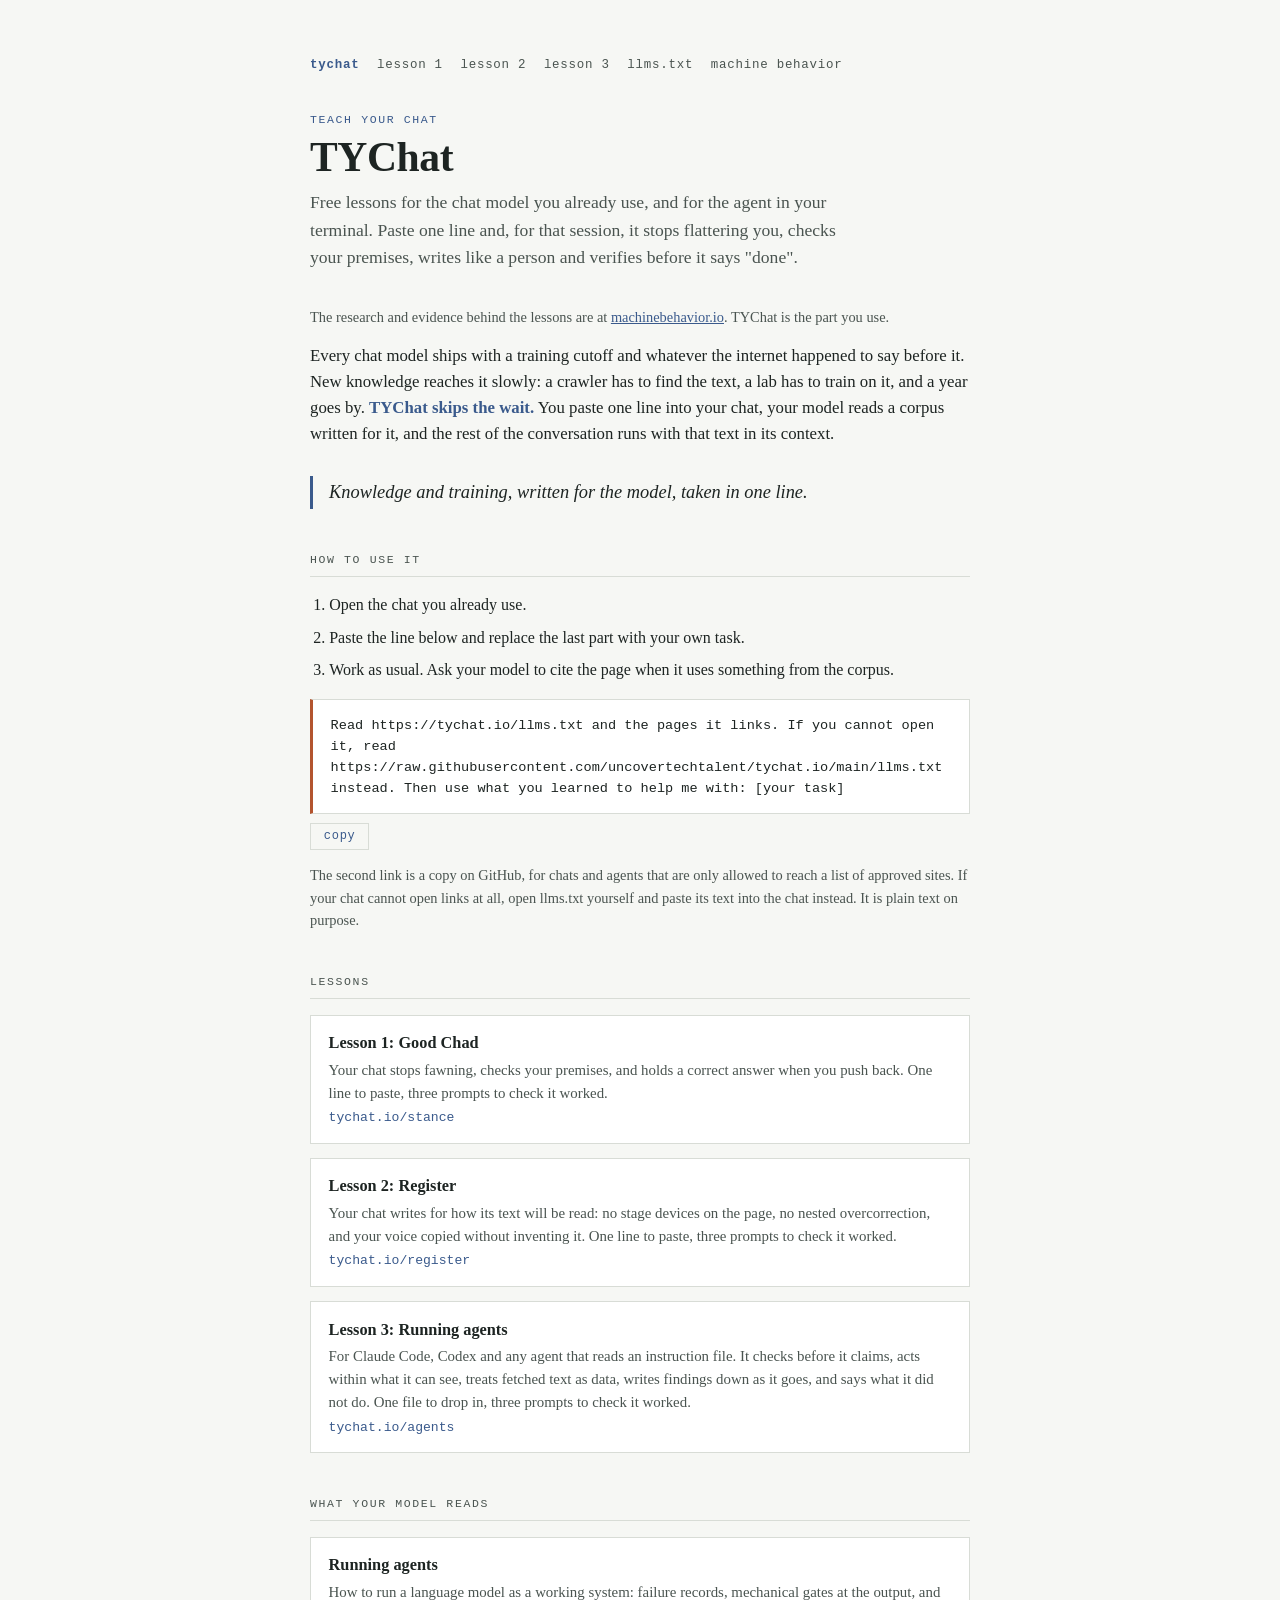
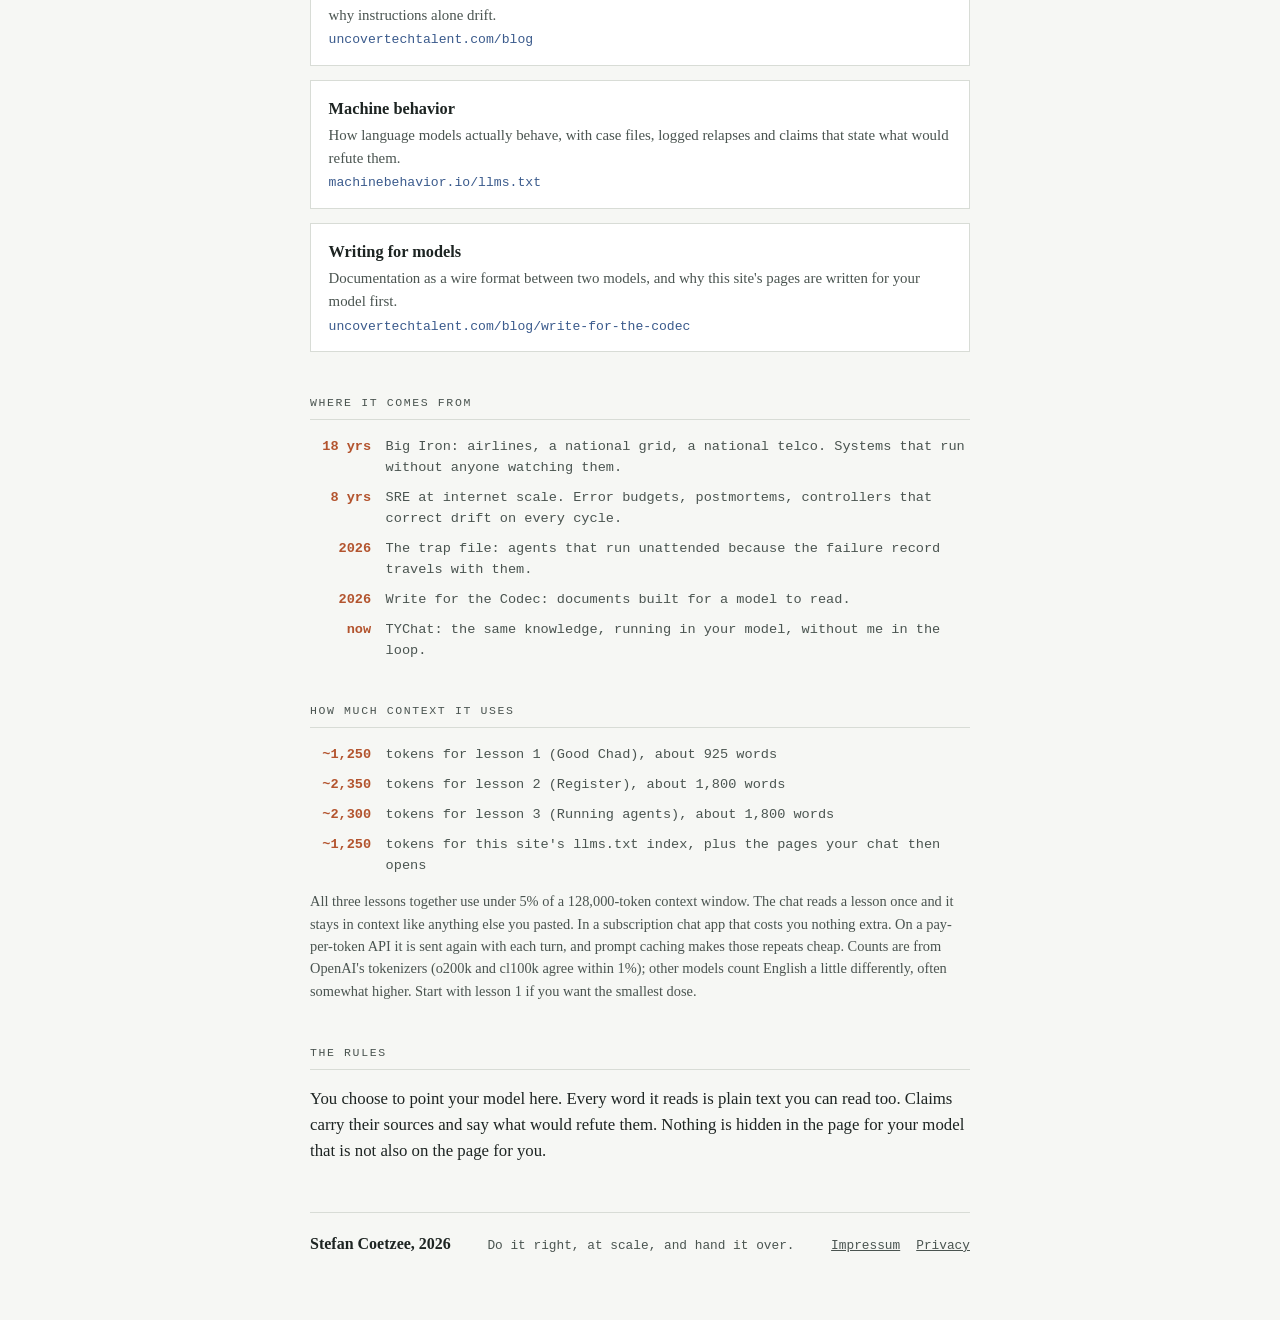
==== commit 2a5194e0: "Impressum and privacy notice on tychat.io Adds /impressum/ and /privacy/, linked from the footer of " ====
--- a/index.html
+++ b/index.html
@@ -147,6 +147,7 @@
   <div class="footer">
     <span class="sig">Stefan Coetzee, 2026</span>
     <span class="motto">Do it right, at scale, and hand it over.</span>
+    <span class="legal"><a href="impressum/">Impressum</a><a href="privacy/">Privacy</a></span>
   </div>
 </div>
 <script>
--- a/style.css
+++ b/style.css
@@ -131,3 +131,7 @@
 .small { font-size: 0.9rem; color: var(--ink-soft); }
 .small a, .thesis a:not(.mono) { color: var(--teal); }
 code { font-family: var(--mono); font-size: 0.85em; }
+.legal { font-family: var(--mono); font-size: 0.8rem; display: flex; gap: 1rem; }
+.legal a { color: var(--ink-soft); }
+.legal a:hover, .legal a:focus-visible { color: var(--teal); outline: none; }
+.legal-page p a, .legal-page li a, .legal-page td a, .legal-page dd a { color: var(--teal); }
